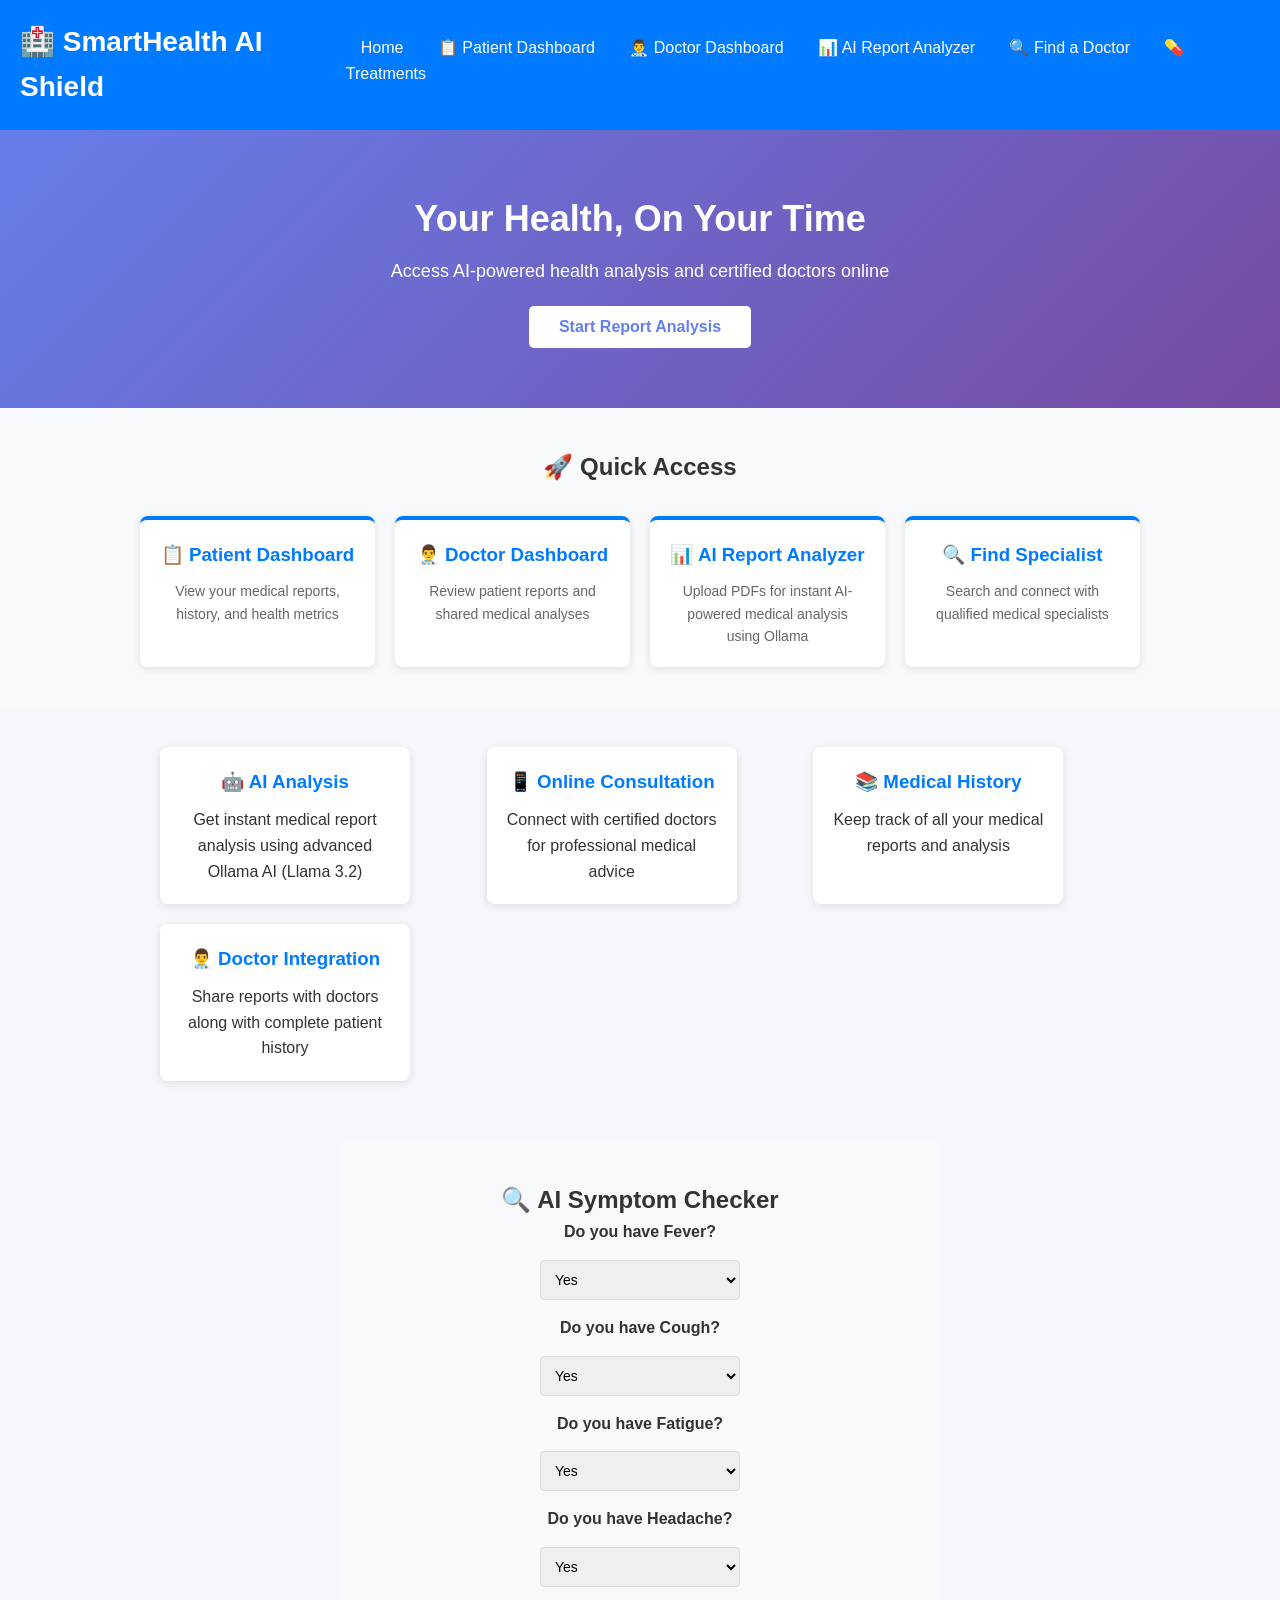
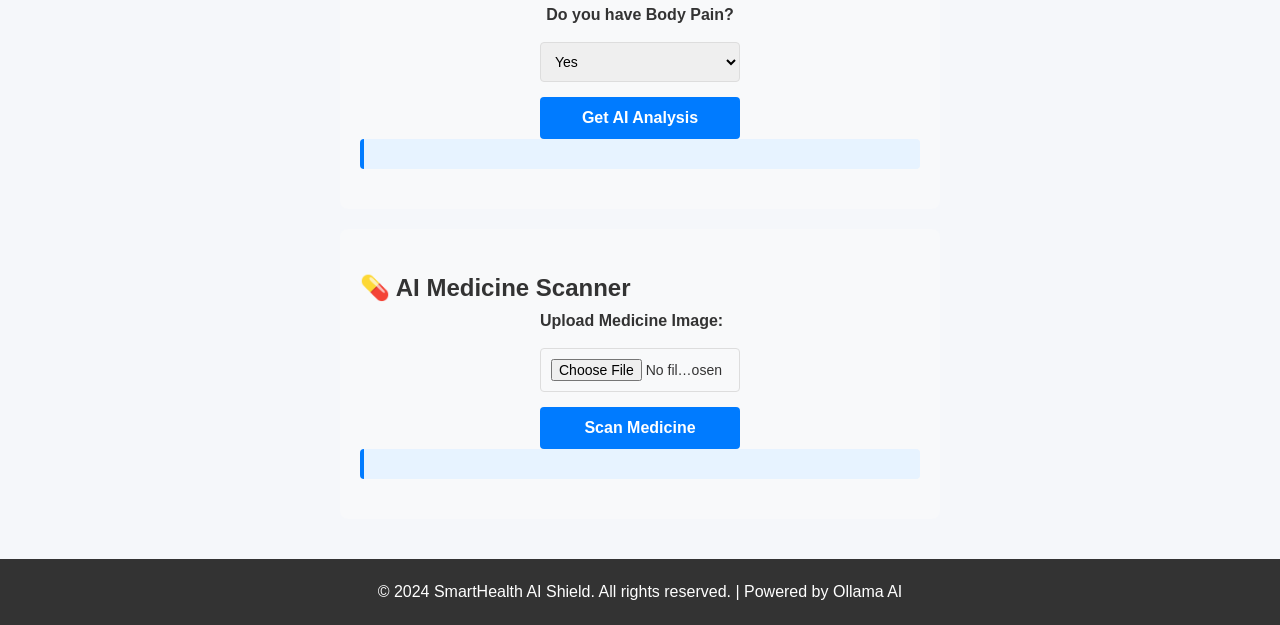
==== templates/index.html @ d1709985 "Initial commit" ====
<!DOCTYPE html>
<html lang="en">
<head>
    <meta charset="UTF-8">
    <meta name="viewport" content="width=device-width, initial-scale=1.0">
    <title>SmartHealth AI Shield</title>
    <link rel="stylesheet" href="/static/style.css">
    <style>
        * { margin: 0; padding: 0; box-sizing: border-box; }
        body { font-family: 'Segoe UI', Tahoma, Geneva, Verdana, sans-serif; line-height: 1.6; color: #333; }
        header { background: #007bff; color: white; padding: 20px; box-shadow: 0 2px 5px rgba(0,0,0,0.1); }
        header h1 { font-size: 28px; }
        nav { margin-top: 15px; }
        nav a { color: white; margin: 0 15px; text-decoration: none; font-weight: 500; transition: opacity 0.3s; }
        nav a:hover { opacity: 0.8; }
        .hero { 
            background: linear-gradient(135deg, #667eea 0%, #764ba2 100%); 
            color: white; 
            padding: 60px 20px; 
            text-align: center;
        }
        .hero h2 { font-size: 36px; margin-bottom: 10px; }
        .hero p { font-size: 18px; margin-bottom: 20px; }
        .hero button { 
            background: white; 
            color: #667eea; 
            padding: 12px 30px; 
            border: none; 
            border-radius: 5px;
            font-size: 16px;
            font-weight: bold;
            cursor: pointer;
            transition: transform 0.3s;
        }
        .hero button:hover { transform: scale(1.05); }
        .dashboard-links {
            background: #f8f9fa;
            padding: 40px 20px;
            text-align: center;
        }
        .dashboard-links h2 { margin-bottom: 30px; color: #333; }
        .links-grid {
            display: grid;
            grid-template-columns: repeat(auto-fit, minmax(200px, 1fr));
            gap: 20px;
            max-width: 1000px;
            margin: 0 auto;
        }
        .link-card {
            background: white;
            padding: 20px;
            border-radius: 8px;
            box-shadow: 0 2px 8px rgba(0,0,0,0.1);
            text-decoration: none;
            color: #333;
            transition: transform 0.3s, box-shadow 0.3s;
            border-top: 4px solid #007bff;
        }
        .link-card:hover {
            transform: translateY(-5px);
            box-shadow: 0 4px 12px rgba(0,0,0,0.15);
        }
        .link-card h3 { margin-bottom: 10px; color: #007bff; }
        .link-card p { font-size: 14px; color: #666; }
        .features {
            display: grid;
            grid-template-columns: repeat(auto-fit, minmax(250px, 1fr));
            gap: 20px;
            padding: 40px 20px;
            max-width: 1000px;
            margin: 0 auto;
        }
        .card {
            background: white;
            padding: 20px;
            border-radius: 8px;
            box-shadow: 0 2px 8px rgba(0,0,0,0.1);
            text-align: center;
        }
        .card h3 { color: #007bff; margin-bottom: 10px; }
        .ai-checker, .medicine-scanner {
            background: #f8f9fa;
            padding: 40px 20px;
            max-width: 600px;
            margin: 20px auto;
            border-radius: 8px;
        }
        form {
            display: flex;
            flex-direction: column;
            gap: 15px;
        }
        form label { font-weight: bold; color: #333; }
        form select, form input[type="file"] {
            padding: 10px;
            border: 1px solid #ddd;
            border-radius: 4px;
            font-size: 14px;
        }
        form button {
            background: #007bff;
            color: white;
            padding: 12px;
            border: none;
            border-radius: 4px;
            cursor: pointer;
            font-size: 16px;
            font-weight: bold;
        }
        form button:hover { background: #0056b3; }
        #result, #medicineResult {
            padding: 15px;
            background: #e7f3ff;
            border-radius: 4px;
            border-left: 4px solid #007bff;
            min-height: 20px;
        }
        footer { background: #333; color: white; text-align: center; padding: 20px; margin-top: 40px; }
    </style>
</head>
<body>
    <header>
        <h1>🏥 SmartHealth AI Shield</h1>
        <nav>
            <a href="/">Home</a>
            <a href="/patient-dashboard">📋 Patient Dashboard</a>
            <a href="/doctor-dashboard">👨‍⚕️ Doctor Dashboard</a>
            <a href="/report-analyzer">📊 AI Report Analyzer</a>
            <a href="/find-doctor">🔍 Find a Doctor</a>
            <a href="/treatments">💊 Treatments</a>
        </nav>
    </header>

    <section class="hero">
        <h2>Your Health, On Your Time</h2>
        <p>Access AI-powered health analysis and certified doctors online</p>
        <button onclick="window.location.href='/report-analyzer'">Start Report Analysis</button>
    </section>

    <section class="dashboard-links">
        <h2>🚀 Quick Access</h2>
        <div class="links-grid">
            <a href="/patient-dashboard" class="link-card">
                <h3>📋 Patient Dashboard</h3>
                <p>View your medical reports, history, and health metrics</p>
            </a>
            <a href="/doctor-dashboard" class="link-card">
                <h3>👨‍⚕️ Doctor Dashboard</h3>
                <p>Review patient reports and shared medical analyses</p>
            </a>
            <a href="/report-analyzer" class="link-card">
                <h3>📊 AI Report Analyzer</h3>
                <p>Upload PDFs for instant AI-powered medical analysis using Ollama</p>
            </a>
            <a href="/find-doctor" class="link-card">
                <h3>🔍 Find Specialist</h3>
                <p>Search and connect with qualified medical specialists</p>
            </a>
        </div>
    </section>

    <section class="features">
        <div class="card">
            <h3>🤖 AI Analysis</h3>
            <p>Get instant medical report analysis using advanced Ollama AI (Llama 3.2)</p>
        </div>
        <div class="card">
            <h3>📱 Online Consultation</h3>
            <p>Connect with certified doctors for professional medical advice</p>
        </div>
        <div class="card">
            <h3>📚 Medical History</h3>
            <p>Keep track of all your medical reports and analysis</p>
        </div>
        <div class="card">
            <h3>👨‍⚕️ Doctor Integration</h3>
            <p>Share reports with doctors along with complete patient history</p>
        </div>
    </section>

    <section class="ai-checker">
        <h2>🔍 AI Symptom Checker</h2>
        <form id="symptomForm">
            <label>Do you have Fever?</label>
            <select name="fever" required>
                <option value="1">Yes</option>
                <option value="0">No</option>
            </select>

            <label>Do you have Cough?</label>
            <select name="cough" required>
                <option value="1">Yes</option>
                <option value="0">No</option>
            </select>

            <label>Do you have Fatigue?</label>
            <select name="fatigue" required>
                <option value="1">Yes</option>
                <option value="0">No</option>
            </select>

            <label>Do you have Headache?</label>
            <select name="headache" required>
                <option value="1">Yes</option>
                <option value="0">No</option>
            </select>

            <label>Do you have Body Pain?</label>
            <select name="bodypain" required>
                <option value="1">Yes</option>
                <option value="0">No</option>
            </select>

            <button type="submit">Get AI Analysis</button>
        </form>
        <div id="result"></div>
    </section>

    <section class="medicine-scanner">
        <h2>💊 AI Medicine Scanner</h2>
        <form id="medicineForm" enctype="multipart/form-data">
            <label for="medicineImage">Upload Medicine Image:</label>
            <input type="file" name="image" id="medicineImage" accept="image/*" required>
            <button type="submit">Scan Medicine</button>
        </form>
        <div id="medicineResult"></div>
    </section>

    <footer>
        <p>&copy; 2024 SmartHealth AI Shield. All rights reserved. | Powered by Ollama AI</p>
    </footer>

    <script src="/static/script.js"></script>
    <script>
        // Symptom form submission
        document.getElementById('symptomForm').addEventListener('submit', async (e) => {
            e.preventDefault();
            const formData = new FormData(e.target);
            
            try {
                const response = await fetch('/predict', {
                    method: 'POST',
                    body: formData
                });
                const data = await response.json();
                document.getElementById('result').innerHTML = 
                    `<strong>Predicted Condition:</strong> ${data.disease}`;
            } catch (error) {
                document.getElementById('result').innerHTML = 
                    `<strong>Error:</strong> ${error.message}`;
            }
        });

        // Medicine scanner form submission
        document.getElementById('medicineForm').addEventListener('submit', async (e) => {
            e.preventDefault();
            const formData = new FormData(e.target);
            
            try {
                const response = await fetch('/scan_medicine', {
                    method: 'POST',
                    body: formData
                });
                const data = await response.json();
                document.getElementById('medicineResult').innerHTML = `
                    <strong>Result:</strong> ${data.result}<br>
                    <strong>Warning:</strong> ${data.expiry_warning}<br>
                    <strong>Note:</strong> ${data.side_effects}
                `;
            } catch (error) {
                document.getElementById('medicineResult').innerHTML = 
                    `<strong>Error:</strong> ${error.message}`;
            }
        });
    </script>
</body>
</html>
---- static/style.css ----
body{
font-family: Arial;
margin:0;
background:#f5f7fa;
}

header{
display:flex;
justify-content:space-between;
padding:20px;
background:white;
}

nav a{
margin:10px;
text-decoration:none;
color:#333;
}

.hero{
text-align:center;
padding:80px;
background:#e6f4f9;
}

.hero h2{
font-size:40px;
}

button{
padding:10px 20px;
background:#2bb3c0;
border:none;
color:white;
border-radius:5px;
}

.features{
display:flex;
justify-content:center;
gap:20px;
padding:50px;
}

.card{
background:white;
padding:20px;
border-radius:10px;
box-shadow:0 0 10px rgba(0,0,0,0.1);
width:250px;
}

.ai-checker{
text-align:center;
padding:50px;
}

form{
display:flex;
flex-direction:column;
width:200px;
margin:auto;
gap:10px;
}
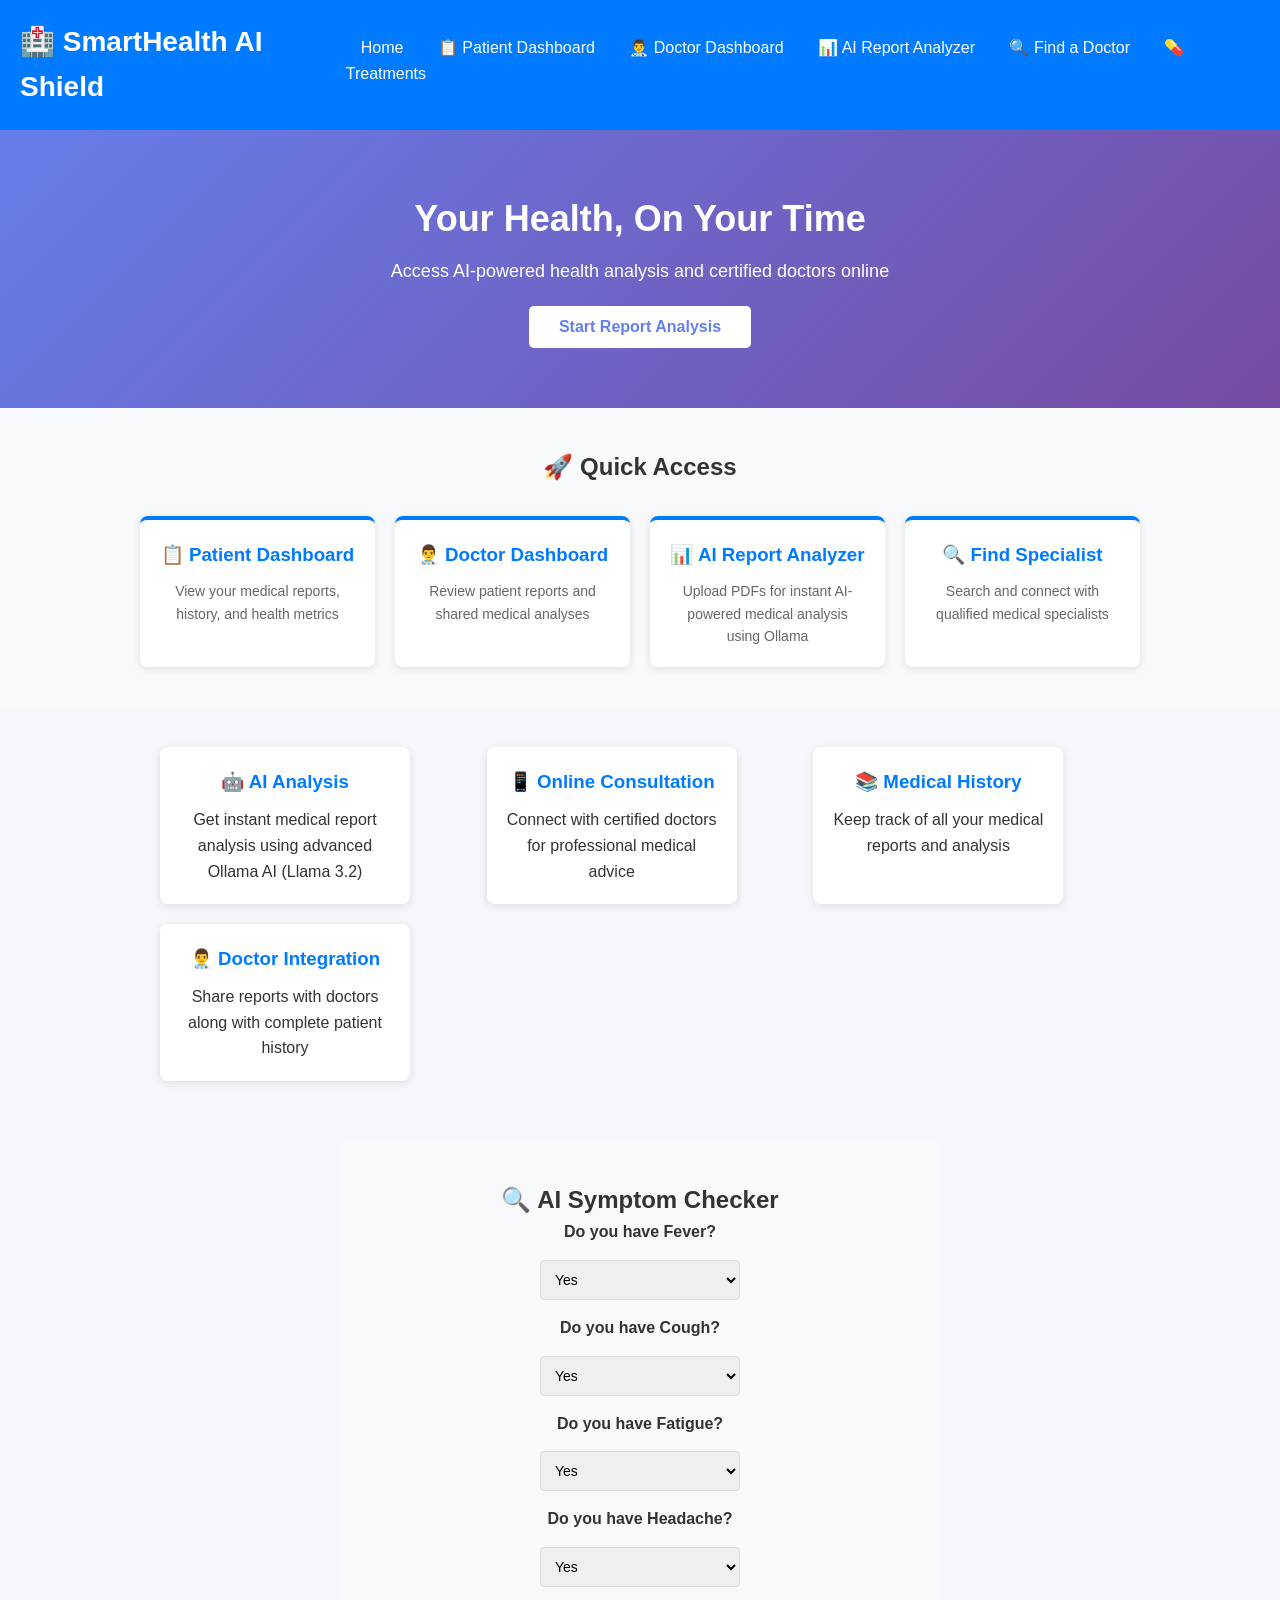
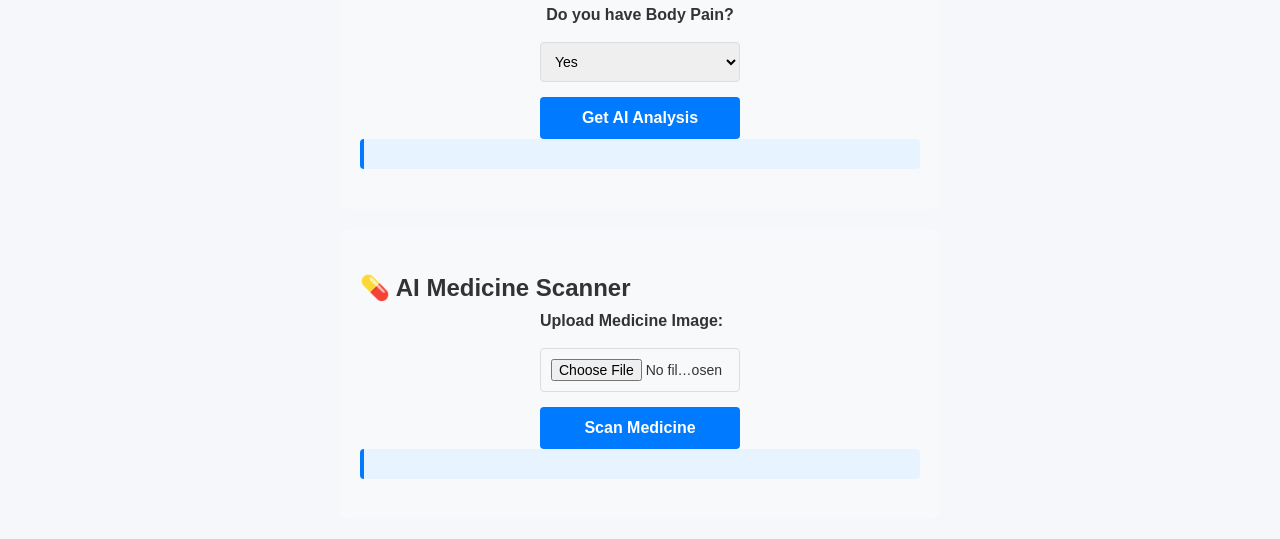
==== commit 50990045: "modify index.html" ====
--- a/templates/index.html
+++ b/templates/index.html
@@ -226,9 +226,6 @@
         <div id="medicineResult"></div>
     </section>
 
-    <footer>
-        <p>&copy; 2024 SmartHealth AI Shield. All rights reserved. | Powered by Ollama AI</p>
-    </footer>
 
     <script src="/static/script.js"></script>
     <script>
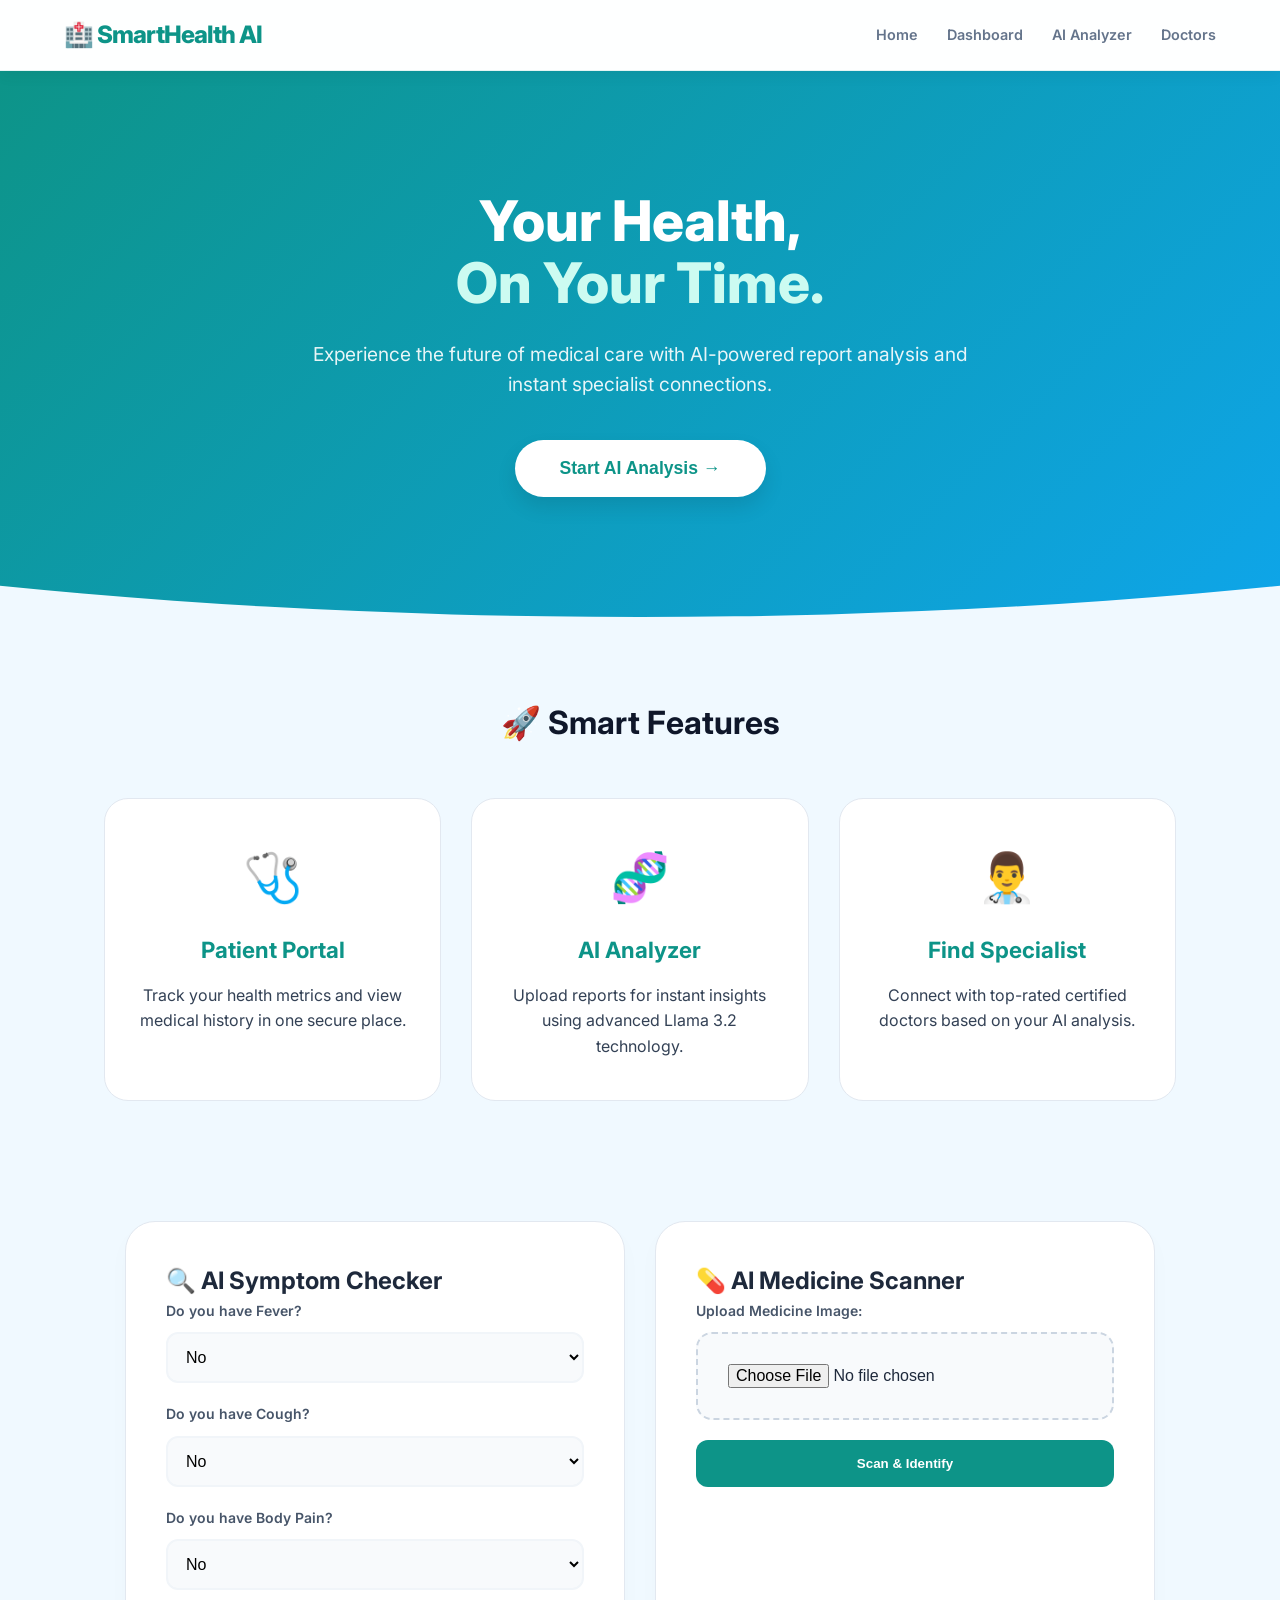
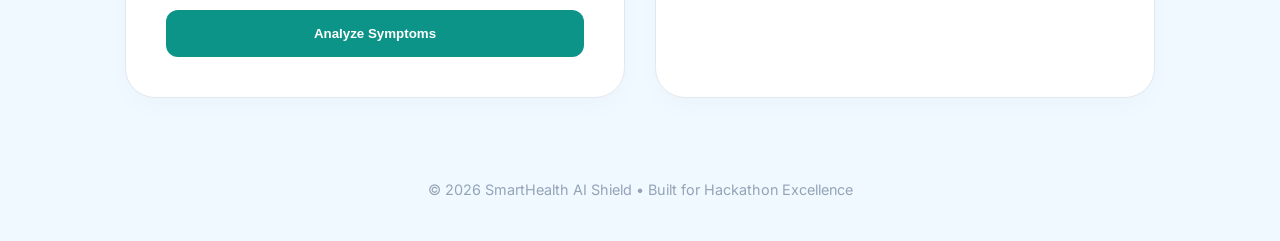
==== commit 0b1b7aa2: "change in ui/ux" ====
--- a/templates/index.html
+++ b/templates/index.html
@@ -3,270 +3,130 @@
 <head>
     <meta charset="UTF-8">
     <meta name="viewport" content="width=device-width, initial-scale=1.0">
-    <title>SmartHealth AI Shield</title>
+    <title>SmartHealth AI Shield | Future of Healthcare</title>
+    
+    <link href="https://fonts.googleapis.com/css2?family=Inter:wght@400;600;800&display=swap" rel="stylesheet">
+    
     <link rel="stylesheet" href="/static/style.css">
-    <style>
-        * { margin: 0; padding: 0; box-sizing: border-box; }
-        body { font-family: 'Segoe UI', Tahoma, Geneva, Verdana, sans-serif; line-height: 1.6; color: #333; }
-        header { background: #007bff; color: white; padding: 20px; box-shadow: 0 2px 5px rgba(0,0,0,0.1); }
-        header h1 { font-size: 28px; }
-        nav { margin-top: 15px; }
-        nav a { color: white; margin: 0 15px; text-decoration: none; font-weight: 500; transition: opacity 0.3s; }
-        nav a:hover { opacity: 0.8; }
-        .hero { 
-            background: linear-gradient(135deg, #667eea 0%, #764ba2 100%); 
-            color: white; 
-            padding: 60px 20px; 
-            text-align: center;
-        }
-        .hero h2 { font-size: 36px; margin-bottom: 10px; }
-        .hero p { font-size: 18px; margin-bottom: 20px; }
-        .hero button { 
-            background: white; 
-            color: #667eea; 
-            padding: 12px 30px; 
-            border: none; 
-            border-radius: 5px;
-            font-size: 16px;
-            font-weight: bold;
-            cursor: pointer;
-            transition: transform 0.3s;
-        }
-        .hero button:hover { transform: scale(1.05); }
-        .dashboard-links {
-            background: #f8f9fa;
-            padding: 40px 20px;
-            text-align: center;
-        }
-        .dashboard-links h2 { margin-bottom: 30px; color: #333; }
-        .links-grid {
-            display: grid;
-            grid-template-columns: repeat(auto-fit, minmax(200px, 1fr));
-            gap: 20px;
-            max-width: 1000px;
-            margin: 0 auto;
-        }
-        .link-card {
-            background: white;
-            padding: 20px;
-            border-radius: 8px;
-            box-shadow: 0 2px 8px rgba(0,0,0,0.1);
-            text-decoration: none;
-            color: #333;
-            transition: transform 0.3s, box-shadow 0.3s;
-            border-top: 4px solid #007bff;
-        }
-        .link-card:hover {
-            transform: translateY(-5px);
-            box-shadow: 0 4px 12px rgba(0,0,0,0.15);
-        }
-        .link-card h3 { margin-bottom: 10px; color: #007bff; }
-        .link-card p { font-size: 14px; color: #666; }
-        .features {
-            display: grid;
-            grid-template-columns: repeat(auto-fit, minmax(250px, 1fr));
-            gap: 20px;
-            padding: 40px 20px;
-            max-width: 1000px;
-            margin: 0 auto;
-        }
-        .card {
-            background: white;
-            padding: 20px;
-            border-radius: 8px;
-            box-shadow: 0 2px 8px rgba(0,0,0,0.1);
-            text-align: center;
-        }
-        .card h3 { color: #007bff; margin-bottom: 10px; }
-        .ai-checker, .medicine-scanner {
-            background: #f8f9fa;
-            padding: 40px 20px;
-            max-width: 600px;
-            margin: 20px auto;
-            border-radius: 8px;
-        }
-        form {
-            display: flex;
-            flex-direction: column;
-            gap: 15px;
-        }
-        form label { font-weight: bold; color: #333; }
-        form select, form input[type="file"] {
-            padding: 10px;
-            border: 1px solid #ddd;
-            border-radius: 4px;
-            font-size: 14px;
-        }
-        form button {
-            background: #007bff;
-            color: white;
-            padding: 12px;
-            border: none;
-            border-radius: 4px;
-            cursor: pointer;
-            font-size: 16px;
-            font-weight: bold;
-        }
-        form button:hover { background: #0056b3; }
-        #result, #medicineResult {
-            padding: 15px;
-            background: #e7f3ff;
-            border-radius: 4px;
-            border-left: 4px solid #007bff;
-            min-height: 20px;
-        }
-        footer { background: #333; color: white; text-align: center; padding: 20px; margin-top: 40px; }
-    </style>
 </head>
 <body>
+
     <header>
-        <h1>🏥 SmartHealth AI Shield</h1>
+        <div class="logo">🏥 SmartHealth AI</div>
         <nav>
             <a href="/">Home</a>
-            <a href="/patient-dashboard">📋 Patient Dashboard</a>
-            <a href="/doctor-dashboard">👨‍⚕️ Doctor Dashboard</a>
-            <a href="/report-analyzer">📊 AI Report Analyzer</a>
-            <a href="/find-doctor">🔍 Find a Doctor</a>
-            <a href="/treatments">💊 Treatments</a>
+            <a href="/patient-dashboard">Dashboard</a>
+            <a href="/report-analyzer">AI Analyzer</a>
+            <a href="/find-doctor">Doctors</a>
         </nav>
     </header>
 
     <section class="hero">
-        <h2>Your Health, On Your Time</h2>
-        <p>Access AI-powered health analysis and certified doctors online</p>
-        <button onclick="window.location.href='/report-analyzer'">Start Report Analysis</button>
+        <div class="hero-content">
+            <h2>Your Health, <br><span>On Your Time.</span></h2>
+            <p>Experience the future of medical care with AI-powered report analysis and instant specialist connections.</p>
+            <button class="btn-primary" onclick="window.location.href='/report-analyzer'">Start AI Analysis →</button>
+        </div>
     </section>
 
     <section class="dashboard-links">
-        <h2>🚀 Quick Access</h2>
+        <h2 class="section-title">🚀 Smart Features</h2>
         <div class="links-grid">
             <a href="/patient-dashboard" class="link-card">
-                <h3>📋 Patient Dashboard</h3>
-                <p>View your medical reports, history, and health metrics</p>
-            </a>
-            <a href="/doctor-dashboard" class="link-card">
-                <h3>👨‍⚕️ Doctor Dashboard</h3>
-                <p>Review patient reports and shared medical analyses</p>
+                <div class="icon">🩺</div>
+                <h3>Patient Portal</h3>
+                <p>Track your health metrics and view medical history in one secure place.</p>
             </a>
             <a href="/report-analyzer" class="link-card">
-                <h3>📊 AI Report Analyzer</h3>
-                <p>Upload PDFs for instant AI-powered medical analysis using Ollama</p>
+                <div class="icon">🧬</div>
+                <h3>AI Analyzer</h3>
+                <p>Upload reports for instant insights using advanced Llama 3.2 technology.</p>
             </a>
             <a href="/find-doctor" class="link-card">
-                <h3>🔍 Find Specialist</h3>
-                <p>Search and connect with qualified medical specialists</p>
+                <div class="icon">👨‍⚕️</div>
+                <h3>Find Specialist</h3>
+                <p>Connect with top-rated certified doctors based on your AI analysis.</p>
             </a>
         </div>
     </section>
 
-    <section class="features">
-        <div class="card">
-            <h3>🤖 AI Analysis</h3>
-            <p>Get instant medical report analysis using advanced Ollama AI (Llama 3.2)</p>
-        </div>
-        <div class="card">
-            <h3>📱 Online Consultation</h3>
-            <p>Connect with certified doctors for professional medical advice</p>
-        </div>
-        <div class="card">
-            <h3>📚 Medical History</h3>
-            <p>Keep track of all your medical reports and analysis</p>
-        </div>
-        <div class="card">
-            <h3>👨‍⚕️ Doctor Integration</h3>
-            <p>Share reports with doctors along with complete patient history</p>
-        </div>
-    </section>
+    <div class="form-container">
+        <section class="ai-checker">
+            <h2>🔍 AI Symptom Checker</h2>
+            <form id="symptomForm">
+                <div class="form-group">
+                    <label>Do you have Fever?</label>
+                    <select name="fever" required>
+                        <option value="0">No</option>
+                        <option value="1">Yes</option>
+                    </select>
+                </div>
+                <div class="form-group">
+                    <label>Do you have Cough?</label>
+                    <select name="cough" required>
+                        <option value="0">No</option>
+                        <option value="1">Yes</option>
+                    </select>
+                </div>
+                <div class="form-group">
+                    <label>Do you have Body Pain?</label>
+                    <select name="bodypain" required>
+                        <option value="0">No</option>
+                        <option value="1">Yes</option>
+                    </select>
+                </div>
+                <button type="submit" class="btn-submit">Analyze Symptoms</button>
+            </form>
+            <div id="result" class="result-box">Waiting for input...</div>
+        </section>
 
-    <section class="ai-checker">
-        <h2>🔍 AI Symptom Checker</h2>
-        <form id="symptomForm">
-            <label>Do you have Fever?</label>
-            <select name="fever" required>
-                <option value="1">Yes</option>
-                <option value="0">No</option>
-            </select>
+        <section class="medicine-scanner">
+            <h2>💊 AI Medicine Scanner</h2>
+            <form id="medicineForm" enctype="multipart/form-data">
+                <div class="form-group">
+                    <label>Upload Medicine Image:</label>
+                    <input type="file" name="image" id="medicineImage" accept="image/*" required>
+                </div>
+                <button type="submit" class="btn-submit secondary">Scan & Identify</button>
+            </form>
+            <div id="medicineResult" class="result-box">No scan data yet.</div>
+        </section>
+    </div>
 
-            <label>Do you have Cough?</label>
-            <select name="cough" required>
-                <option value="1">Yes</option>
-                <option value="0">No</option>
-            </select>
+    <footer>
+        &copy; 2026 SmartHealth AI Shield • Built for Hackathon Excellence
+    </footer>
 
-            <label>Do you have Fatigue?</label>
-            <select name="fatigue" required>
-                <option value="1">Yes</option>
-                <option value="0">No</option>
-            </select>
-
-            <label>Do you have Headache?</label>
-            <select name="headache" required>
-                <option value="1">Yes</option>
-                <option value="0">No</option>
-            </select>
-
-            <label>Do you have Body Pain?</label>
-            <select name="bodypain" required>
-                <option value="1">Yes</option>
-                <option value="0">No</option>
-            </select>
-
-            <button type="submit">Get AI Analysis</button>
-        </form>
-        <div id="result"></div>
-    </section>
-
-    <section class="medicine-scanner">
-        <h2>💊 AI Medicine Scanner</h2>
-        <form id="medicineForm" enctype="multipart/form-data">
-            <label for="medicineImage">Upload Medicine Image:</label>
-            <input type="file" name="image" id="medicineImage" accept="image/*" required>
-            <button type="submit">Scan Medicine</button>
-        </form>
-        <div id="medicineResult"></div>
-    </section>
-
-
-    <script src="/static/script.js"></script>
     <script>
-        // Symptom form submission
+        // Symptom logic
         document.getElementById('symptomForm').addEventListener('submit', async (e) => {
             e.preventDefault();
             const formData = new FormData(e.target);
-            
+            const resBox = document.getElementById('result');
+            resBox.style.display = "block";
+            resBox.innerText = "Analyzing...";
             try {
-                const response = await fetch('/predict', {
-                    method: 'POST',
-                    body: formData
-                });
+                const response = await fetch('/predict', { method: 'POST', body: formData });
                 const data = await response.json();
-                document.getElementById('result').innerHTML = 
-                    `<strong>Predicted Condition:</strong> ${data.disease}`;
+                resBox.innerHTML = `<strong>Likely Condition:</strong> ${data.disease}`;
             } catch (error) {
-                document.getElementById('result').innerHTML = 
-                    `<strong>Error:</strong> ${error.message}`;
+                resBox.innerText = "Error analyzing symptoms.";
             }
         });
 
-        // Medicine scanner form submission
+        // Medicine scanner logic
         document.getElementById('medicineForm').addEventListener('submit', async (e) => {
             e.preventDefault();
             const formData = new FormData(e.target);
-            
+            const medBox = document.getElementById('medicineResult');
+            medBox.style.display = "block";
+            medBox.innerText = "Scanning Image...";
             try {
-                const response = await fetch('/scan_medicine', {
-                    method: 'POST',
-                    body: formData
-                });
+                const response = await fetch('/scan_medicine', { method: 'POST', body: formData });
                 const data = await response.json();
-                document.getElementById('medicineResult').innerHTML = `
-                    <strong>Result:</strong> ${data.result}<br>
-                    <strong>Warning:</strong> ${data.expiry_warning}<br>
-                    <strong>Note:</strong> ${data.side_effects}
-                `;
+                medBox.innerHTML = `<strong>Result:</strong> ${data.result}<br><small>Warning: ${data.expiry_warning}</small>`;
             } catch (error) {
-                document.getElementById('medicineResult').innerHTML = 
-                    `<strong>Error:</strong> ${error.message}`;
+                medBox.innerText = "Error scanning medicine.";
             }
         });
     </script>
--- a/static/style.css
+++ b/static/style.css
@@ -1,64 +1,347 @@
-body{
-font-family: Arial;
-margin:0;
-background:#f5f7fa;
-}
-
-header{
-display:flex;
-justify-content:space-between;
-padding:20px;
-background:white;
-}
-
-nav a{
-margin:10px;
-text-decoration:none;
-color:#333;
-}
-
-.hero{
-text-align:center;
-padding:80px;
-background:#e6f4f9;
-}
-
-.hero h2{
-font-size:40px;
-}
-
-button{
-padding:10px 20px;
-background:#2bb3c0;
-border:none;
-color:white;
-border-radius:5px;
-}
-
-.features{
-display:flex;
-justify-content:center;
-gap:20px;
-padding:50px;
-}
-
-.card{
-background:white;
-padding:20px;
-border-radius:10px;
-box-shadow:0 0 10px rgba(0,0,0,0.1);
-width:250px;
-}
-
-.ai-checker{
-text-align:center;
-padding:50px;
-}
-
-form{
-display:flex;
-flex-direction:column;
-width:200px;
-margin:auto;
-gap:10px;
+/* MEDICAL THEME - TRUST & CLEANLINESS */
+* { margin: 0; padding: 0; box-sizing: border-box; }
+
+body { 
+    font-family: 'Inter', sans-serif; 
+    line-height: 1.6; 
+    color: #1e293b; 
+    background-color: #f0f9ff; 
+}
+
+/* --- HEADER --- */
+header { 
+    background: rgba(255, 255, 255, 0.9); 
+    backdrop-filter: blur(10px);
+    padding: 1rem 5%; 
+    position: sticky;
+    top: 0;
+    z-index: 1000;
+    display: flex;
+    justify-content: space-between;
+    align-items: center;
+    border-bottom: 1px solid rgba(13, 148, 136, 0.1);
+    box-shadow: 0 4px 15px rgba(0,0,0,0.05);
+}
+
+.logo { font-size: 1.5rem; font-weight: 800; color: #0d9488; letter-spacing: -1px; }
+
+nav a { 
+    color: #64748b; 
+    margin-left: 25px; 
+    text-decoration: none; 
+    font-weight: 600; 
+    font-size: 0.9rem;
+    transition: 0.3s;
+}
+nav a:hover { color: #0d9488; }
+
+/* --- HERO --- */
+.hero { 
+    background: linear-gradient(135deg, #0d9488 0%, #0ea5e9 100%); 
+    color: white; 
+    padding: 120px 20px; 
+    text-align: center;
+    clip-path: ellipse(150% 100% at 50% 0%);
+}
+
+.hero h2 { font-size: 3.5rem; font-weight: 800; line-height: 1.1; margin-bottom: 1.5rem; }
+.hero h2 span { color: #ccfbf1; }
+.hero p { font-size: 1.2rem; opacity: 0.9; max-width: 700px; margin: 0 auto 2.5rem; }
+
+.btn-primary { 
+    background: white; 
+    color: #0d9488; 
+    padding: 18px 45px; 
+    border: none; 
+    border-radius: 50px;
+    font-size: 1.1rem;
+    font-weight: 800;
+    cursor: pointer;
+    box-shadow: 0 10px 20px rgba(0,0,0,0.1);
+    transition: 0.3s;
+}
+.btn-primary:hover { transform: translateY(-5px); box-shadow: 0 15px 30px rgba(0,0,0,0.2); }
+
+/* --- CARDS --- */
+.dashboard-links { padding: 80px 5%; max-width: 1200px; margin: 0 auto; }
+.section-title { text-align: center; margin-bottom: 50px; font-size: 2rem; color: #0f172a; }
+
+.links-grid { display: grid; grid-template-columns: repeat(auto-fit, minmax(280px, 1fr)); gap: 30px; }
+
+.link-card {
+    background: white;
+    padding: 40px 30px;
+    border-radius: 24px;
+    text-decoration: none;
+    color: #334155;
+    transition: 0.4s cubic-bezier(0.4, 0, 0.2, 1);
+    border: 1px solid #e2e8f0;
+    text-align: center;
+}
+
+.link-card:hover { transform: translateY(-12px); border-color: #0d9488; box-shadow: 0 25px 50px -12px rgba(13, 148, 136, 0.15); }
+.link-card .icon { font-size: 3rem; margin-bottom: 1rem; }
+.link-card h3 { color: #0d9488; margin-bottom: 15px; font-size: 1.4rem; }
+
+/* --- FORMS --- */
+.form-container { display: flex; flex-wrap: wrap; gap: 30px; justify-content: center; padding: 40px 5%; }
+
+.ai-checker, .medicine-scanner {
+    background: white;
+    padding: 40px;
+    width: 100%;
+    max-width: 500px;
+    border-radius: 30px;
+    border: 1px solid #e2e8f0;
+    box-shadow: 0 10px 25px rgba(0,0,0,0.02);
+}
+
+.form-group { margin-bottom: 20px; }
+label { display: block; font-weight: 600; margin-bottom: 8px; font-size: 0.9rem; color: #475569; }
+
+select, input {
+    width: 100%;
+    padding: 14px;
+    border-radius: 12px;
+    border: 2px solid #f1f5f9;
+    background: #f8fafc;
+    font-size: 1rem;
+    transition: 0.3s;
+}
+select:focus { border-color: #0d9488; outline: none; background: white; }
+
+.btn-submit {
+    width: 100%;
+    padding: 16px;
+    border-radius: 12px;
+    border: none;
+    background: #0d9488;
+    color: white;
+    font-weight: 700;
+    cursor: pointer;
+    transition: 0.3s;
+}
+.btn-submit:hover { background: #0b7a6f; transform: scale(1.02); }
+
+.result-box {
+    margin-top: 20px;
+    padding: 15px;
+    background: #f0fdfa;
+    border-left: 5px solid #0d9488;
+    border-radius: 10px;
+    display: none;
+}
+
+footer { padding: 40px; text-align: center; color: #94a3b8; font-size: 0.9rem; }
+
+/* --- AI ANALYSIS OUTPUT STYLING --- */
+.result-box {
+    line-height: 1.8;
+    color: #1e293b;
+    text-align: left;
+}
+
+/* Bullet points ko cards mein badalna */
+.result-box ul {
+    list-style: none;
+    padding: 0;
+}
+
+.result-box li {
+    background: white;
+    margin-bottom: 12px;
+    padding: 15px;
+    border-radius: 12px;
+    border-left: 5px solid #e2e8f0;
+    box-shadow: 0 2px 4px rgba(0,0,0,0.05);
+}
+
+/* Color Coding based on keywords */
+.result-box b, .result-box strong {
+    color: #0d9488;
+}
+
+/* CRITICAL - RED BORDER */
+.result-box li:has(span.critical), 
+.result-box li:contains("CRITICAL"),
+.result-box li:has(b:contains("High")) {
+    border-left: 6px solid #ef4444 !important;
+    background: #fef2f2;
+}
+
+/* WARNING/MEDIUM - YELLOW BORDER */
+.result-box li:contains("Medium"),
+.result-box li:contains("Warning"),
+.result-box li:contains("Abnormal") {
+    border-left: 6px solid #f59e0b !important;
+    background: #fffbeb;
+}
+
+/* NORMAL - GREEN BORDER */
+.result-box li:contains("Normal"),
+.result-box li:contains("Low") {
+    border-left: 6px solid #10b981 !important;
+    background: #f0fdf4;
+}
+
+/* --- AI ANALYSIS OUTPUT STYLING --- */
+.result-box {
+    line-height: 1.8;
+    color: #1e293b;
+    text-align: left;
+}
+
+/* Bullet points ko cards mein badalna */
+.result-box ul {
+    list-style: none;
+    padding: 0;
+}
+
+.result-box li {
+    background: white;
+    margin-bottom: 12px;
+    padding: 15px;
+    border-radius: 12px;
+    border-left: 5px solid #e2e8f0;
+    box-shadow: 0 2px 4px rgba(0,0,0,0.05);
+}
+
+/* Color Coding based on keywords */
+.result-box b, .result-box strong {
+    color: #0d9488;
+}
+
+/* CRITICAL - RED BORDER */
+.result-box li:has(span.critical), 
+.result-box li:contains("CRITICAL"),
+.result-box li:has(b:contains("High")) {
+    border-left: 6px solid #ef4444 !important;
+    background: #fef2f2;
+}
+
+/* WARNING/MEDIUM - YELLOW BORDER */
+.result-box li:contains("Medium"),
+.result-box li:contains("Warning"),
+.result-box li:contains("Abnormal") {
+    border-left: 6px solid #f59e0b !important;
+    background: #fffbeb;
+}
+
+/* NORMAL - GREEN BORDER */
+.result-box li:contains("Normal"),
+.result-box li:contains("Low") {
+    border-left: 6px solid #10b981 !important;
+    background: #f0fdf4;
+}
+
+/* Headlines styling inside result */
+.result-box h3, .result-box h4 {
+    margin: 20px 0 10px;
+    color: #0d9488;
+    border-bottom: 2px solid #f0f9ff;
+    padding-bottom: 5px;
+}
+
+.critical-card { border-left-color: #ef4444 !important; background-color: #fef2f2 !important; }
+.warning-card { border-left-color: #f59e0b !important; background-color: #fffbeb !important; }
+.normal-card { border-left-color: #10b981 !important; background-color: #f0fdf4 !important; }
+
+/* --- UPDATED PROFESSIONAL HEADER --- */
+nav.navbar {
+    background: rgba(255, 255, 255, 0.8) !important;
+    backdrop-filter: blur(15px);
+    border-bottom: 1px solid rgba(13, 148, 136, 0.1);
+    padding: 15px 5% !important;
+    display: flex;
+    justify-content: space-between;
+    align-items: center;
+    position: sticky;
+    top: 0;
+    z-index: 1000;
+}
+
+nav.navbar .logo {
+    color: #0d9488 !important;
+    font-size: 24px;
+    font-weight: 800;
+    letter-spacing: -1px;
+}
+
+nav.navbar a {
+    color: #475569 !important;
+    font-weight: 600;
+    transition: 0.3s;
+}
+
+nav.navbar a:hover {
+    color: #0d9488 !important;
+}
+
+/* --- HERO SECTION FOR ANALYZER --- */
+.container h1 {
+    font-size: 32px;
+    font-weight: 800;
+    color: #1e293b;
+    text-align: center;
+    margin-top: 40px;
+}
+
+.container p {
+    text-align: center;
+    color: #64748b;
+    margin-bottom: 40px;
+}
+
+/* --- BEAUTIFUL UPLOAD BOX --- */
+.form-section {
+    background: white;
+    padding: 40px;
+    border-radius: 24px;
+    box-shadow: 0 20px 25px -5px rgba(0, 0, 0, 0.05);
+    border: 1px solid #f1f5f9;
+}
+
+.form-group label {
+    font-size: 14px;
+    color: #475569;
+    margin-bottom: 10px;
+}
+
+input[type="file"] {
+    background: #f8fafc;
+    border: 2px dashed #cbd5e1;
+    padding: 30px;
+    border-radius: 16px;
+    cursor: pointer;
+    text-align: center;
+    transition: 0.3s;
+}
+
+input[type="file"]:hover {
+    border-color: #0d9488;
+    background: #f0fdfa;
+}
+
+/* --- BUTTONS --- */
+#analyzeBtn {
+    background: linear-gradient(135deg, #0d9488 0%, #0ea5e9 100%);
+    padding: 16px;
+    font-size: 16px;
+    font-weight: 700;
+    border-radius: 12px;
+    box-shadow: 0 10px 15px -3px rgba(13, 148, 136, 0.3);
+    margin-top: 10px;
+}
+
+#analyzeBtn:hover {
+    transform: translateY(-2px);
+    box-shadow: 0 15px 20px -3px rgba(13, 148, 136, 0.4);
+}
+
+/* --- SHARE SECTION --- */
+.share-section {
+    background: #f8fafc;
+    border: 1px solid #e2e8f0;
+    border-radius: 20px;
+    padding: 25px;
 }
